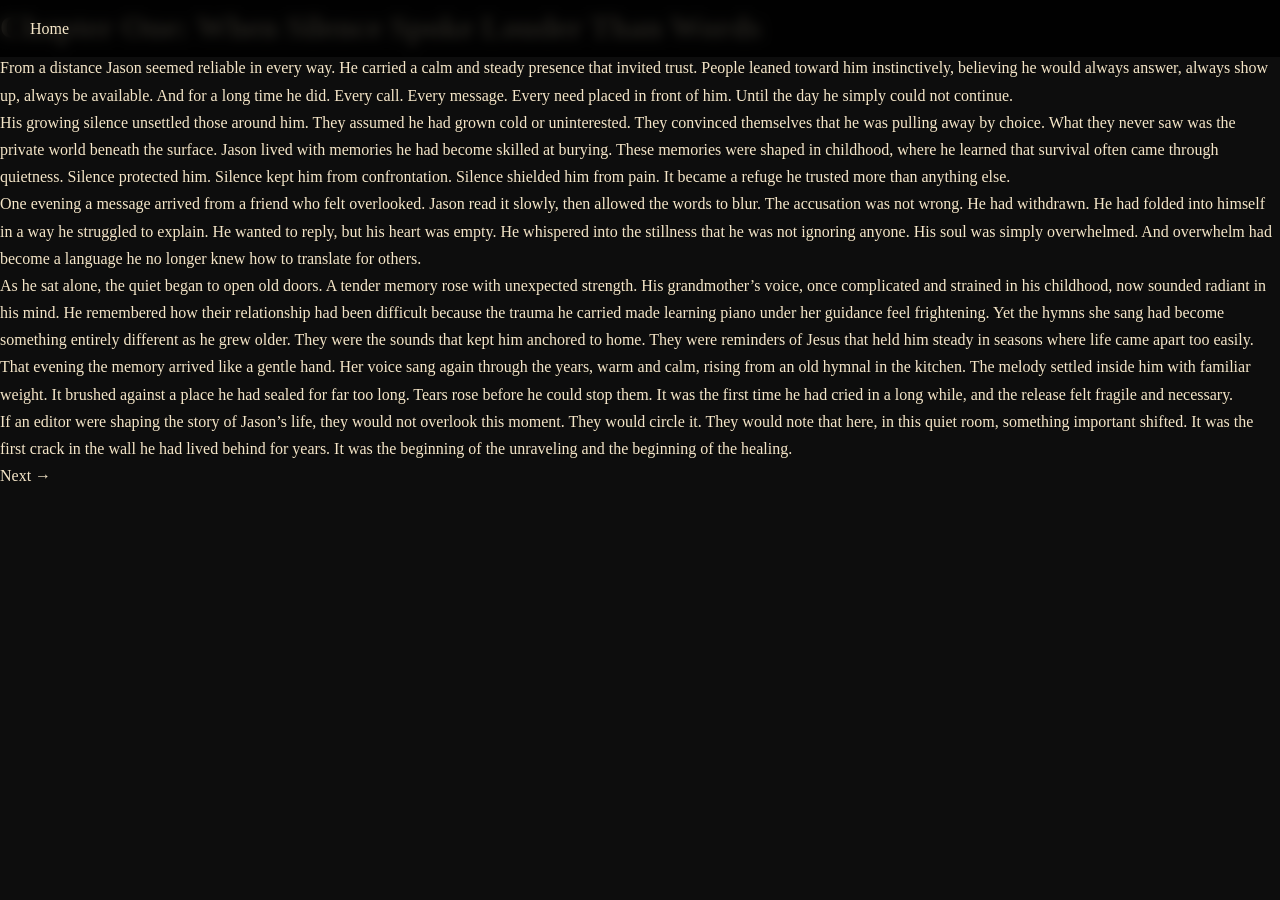
==== chapter1.html @ 5356bc18 "Create chapter1.html" ====
<!DOCTYPE html>
<html>
<head>
<link rel="stylesheet" href="style.css">
<title>Chapter 1</title>
</head>

<body>

<div class="navbar">
  <a href="index.html">Home</a>
</div>

<div class="reading">

<h1>Chapter One: When Silence Spoke Louder Than Words</h1>

<p>From a distance Jason seemed reliable in every way. He carried a calm and steady presence that invited trust. People leaned toward him instinctively, believing he would always answer, always show up, always be available. And for a long time he did. Every call. Every message. Every need placed in front of him. Until the day he simply could not continue.</p>

<p>His growing silence unsettled those around him. They assumed he had grown cold or uninterested. They convinced themselves that he was pulling away by choice. What they never saw was the private world beneath the surface. Jason lived with memories he had become skilled at burying. These memories were shaped in childhood, where he learned that survival often came through quietness. Silence protected him. Silence kept him from confrontation. Silence shielded him from pain. It became a refuge he trusted more than anything else.</p>

<p>One evening a message arrived from a friend who felt overlooked. Jason read it slowly, then allowed the words to blur. The accusation was not wrong. He had withdrawn. He had folded into himself in a way he struggled to explain. He wanted to reply, but his heart was empty. He whispered into the stillness that he was not ignoring anyone. His soul was simply overwhelmed. And overwhelm had become a language he no longer knew how to translate for others.</p>

<p>As he sat alone, the quiet began to open old doors. A tender memory rose with unexpected strength. His grandmother’s voice, once complicated and strained in his childhood, now sounded radiant in his mind. He remembered how their relationship had been difficult because the trauma he carried made learning piano under her guidance feel frightening. Yet the hymns she sang had become something entirely different as he grew older. They were the sounds that kept him anchored to home. They were reminders of Jesus that held him steady in seasons where life came apart too easily.</p>

<p>That evening the memory arrived like a gentle hand. Her voice sang again through the years, warm and calm, rising from an old hymnal in the kitchen. The melody settled inside him with familiar weight. It brushed against a place he had sealed for far too long. Tears rose before he could stop them. It was the first time he had cried in a long while, and the release felt fragile and necessary.</p>

<p>If an editor were shaping the story of Jason’s life, they would not overlook this moment. They would circle it. They would note that here, in this quiet room, something important shifted. It was the first crack in the wall he had lived behind for years. It was the beginning of the unraveling and the beginning of the healing.</p>

<div class="chapter-nav">
  <span></span>
  <a href="chapter2.html">Next →</a>
</div>

</div>

</body>
</html>
---- style.css ----
/* RESET */
* {
  margin: 0;
  padding: 0;
  box-sizing: border-box;
}

/* ROOT */
:root {
  --bg-main: #0d0d0d;
  --bg-secondary: #1a1a1a;
  --accent-gold: #d6b36a;
  --accent-red: #c0392b;
  --text-primary: #f5e6c8;
  --text-muted: #b8a98a;
  --border-soft: rgba(214,179,106,0.2);
}

/* BODY */
body {
  font-family: 'Playfair Display', serif;
  background: var(--bg-main);
  color: var(--text-primary);
  line-height: 1.7;
}

/* NAVBAR */
.navbar {
  position: fixed;
  width: 100%;
  top: 0;
  background: rgba(0,0,0,0.85);
  backdrop-filter: blur(6px);
  padding: 15px 30px;
  display: flex;
  justify-content: space-between;
  z-index: 1000;
}

.logo {
  color: var(--accent-gold);
  letter-spacing: 2px;
}

.nav-links a {
  color: var(--text-muted);
  text-decoration: none;
  margin-left: 20px;
}

.nav-links a:hover {
  color: var(--accent-gold);
}

/* HERO */
.hero {
  height: 100vh;
  display: flex;
  align-items: center;
  justify-content: center;
  text-align: center;
  padding: 20px;
}

.hero h1 {
  font-size: 3rem;
  letter-spacing: 2px;
}

.highlight {
  color: var(--accent-red);
}

/* SECTION */
.section {
  max-width: 900px;
  margin: auto;
  padding: 100px 20px;
}

/* CARDS */
.card {
  background: var(--bg-secondary);
  border: 1px solid var(--border-soft);
  padding: 25px;
  margin: 20px 0;
  transition: 0.3s ease;
}

.card:hover {
  border-color: var(--accent-gold);
  transform: translateY(-3px);
}

/* LINKS */
a {
  text-decoration: none;
  color: inherit;
}
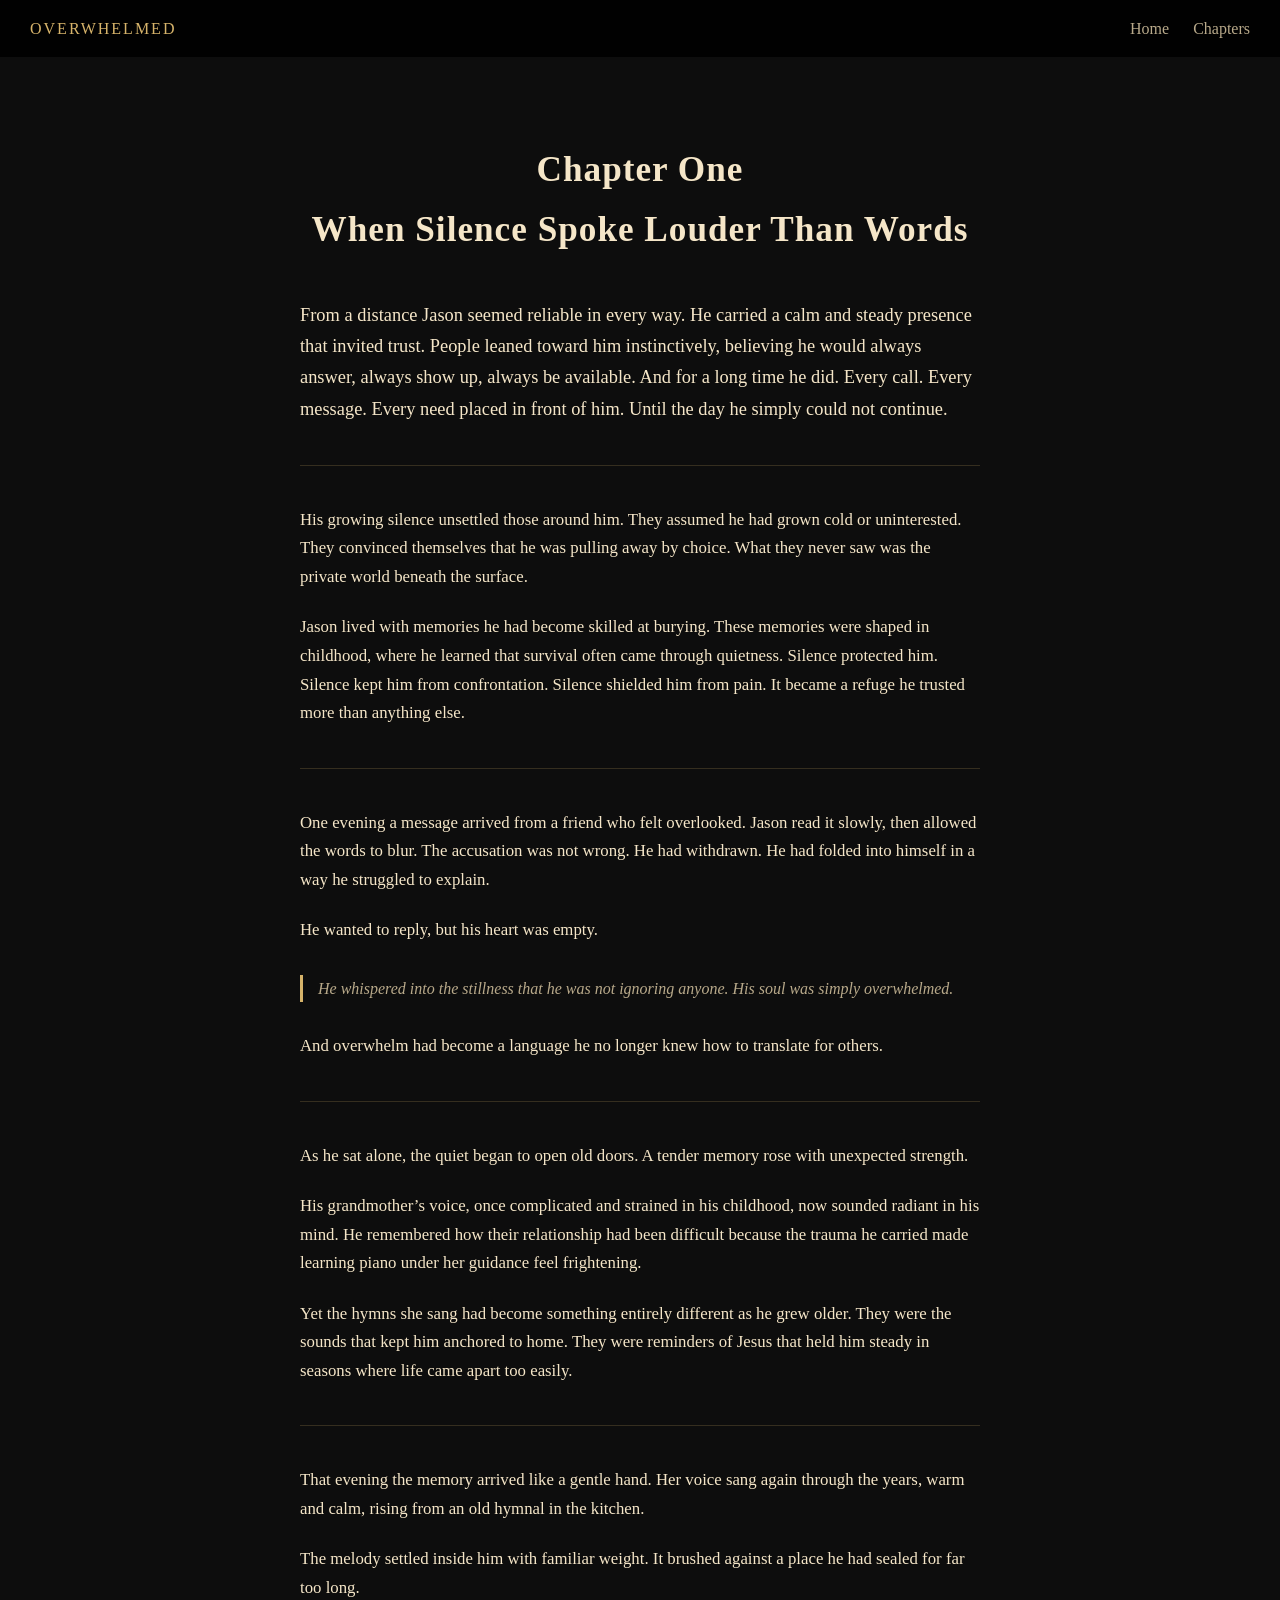
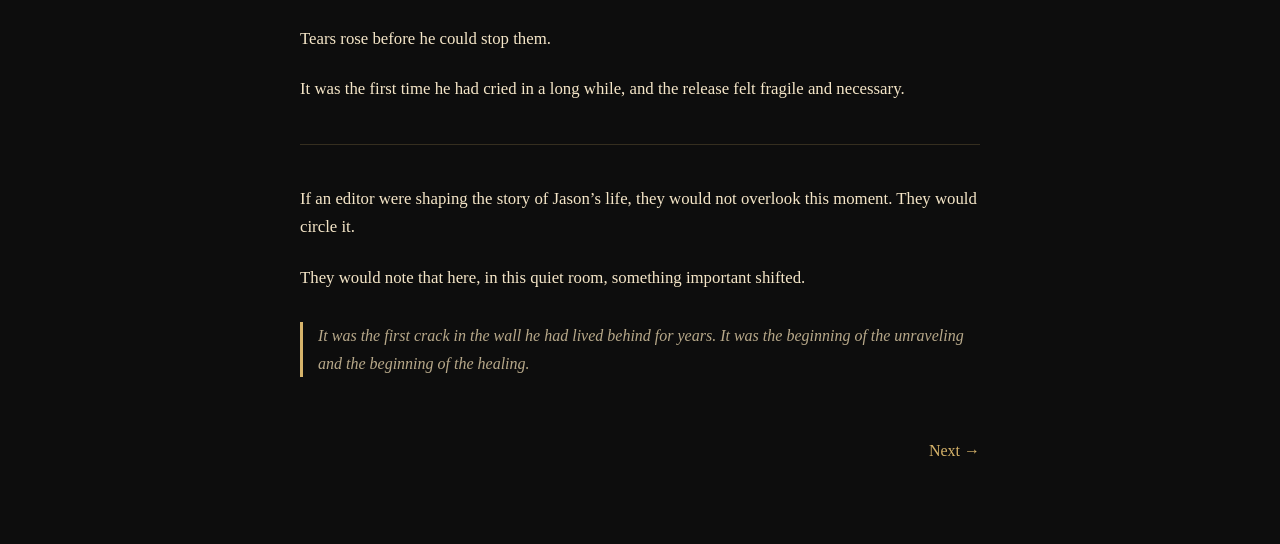
==== commit 77047490: "Update chapter1.html" ====
--- a/chapter1.html
+++ b/chapter1.html
@@ -7,25 +7,62 @@
 
 <body>
 
-<div class="navbar">
-  <a href="index.html">Home</a>
-</div>
+<div id="header"></div>
 
 <div class="reading">
 
-<h1>Chapter One: When Silence Spoke Louder Than Words</h1>
+<h1 class="chapter-title">
+Chapter One<br>
+When Silence Spoke Louder Than Words
+</h1>
 
 <p>From a distance Jason seemed reliable in every way. He carried a calm and steady presence that invited trust. People leaned toward him instinctively, believing he would always answer, always show up, always be available. And for a long time he did. Every call. Every message. Every need placed in front of him. Until the day he simply could not continue.</p>
 
-<p>His growing silence unsettled those around him. They assumed he had grown cold or uninterested. They convinced themselves that he was pulling away by choice. What they never saw was the private world beneath the surface. Jason lived with memories he had become skilled at burying. These memories were shaped in childhood, where he learned that survival often came through quietness. Silence protected him. Silence kept him from confrontation. Silence shielded him from pain. It became a refuge he trusted more than anything else.</p>
+<div class="break"></div>
 
-<p>One evening a message arrived from a friend who felt overlooked. Jason read it slowly, then allowed the words to blur. The accusation was not wrong. He had withdrawn. He had folded into himself in a way he struggled to explain. He wanted to reply, but his heart was empty. He whispered into the stillness that he was not ignoring anyone. His soul was simply overwhelmed. And overwhelm had become a language he no longer knew how to translate for others.</p>
+<p>His growing silence unsettled those around him. They assumed he had grown cold or uninterested. They convinced themselves that he was pulling away by choice. What they never saw was the private world beneath the surface.</p>
 
-<p>As he sat alone, the quiet began to open old doors. A tender memory rose with unexpected strength. His grandmother’s voice, once complicated and strained in his childhood, now sounded radiant in his mind. He remembered how their relationship had been difficult because the trauma he carried made learning piano under her guidance feel frightening. Yet the hymns she sang had become something entirely different as he grew older. They were the sounds that kept him anchored to home. They were reminders of Jesus that held him steady in seasons where life came apart too easily.</p>
+<p>Jason lived with memories he had become skilled at burying. These memories were shaped in childhood, where he learned that survival often came through quietness. Silence protected him. Silence kept him from confrontation. Silence shielded him from pain. It became a refuge he trusted more than anything else.</p>
 
-<p>That evening the memory arrived like a gentle hand. Her voice sang again through the years, warm and calm, rising from an old hymnal in the kitchen. The melody settled inside him with familiar weight. It brushed against a place he had sealed for far too long. Tears rose before he could stop them. It was the first time he had cried in a long while, and the release felt fragile and necessary.</p>
+<div class="break"></div>
 
-<p>If an editor were shaping the story of Jason’s life, they would not overlook this moment. They would circle it. They would note that here, in this quiet room, something important shifted. It was the first crack in the wall he had lived behind for years. It was the beginning of the unraveling and the beginning of the healing.</p>
+<p>One evening a message arrived from a friend who felt overlooked. Jason read it slowly, then allowed the words to blur. The accusation was not wrong. He had withdrawn. He had folded into himself in a way he struggled to explain.</p>
+
+<p>He wanted to reply, but his heart was empty.</p>
+
+<div class="moment">
+He whispered into the stillness that he was not ignoring anyone. His soul was simply overwhelmed.
+</div>
+
+<p>And overwhelm had become a language he no longer knew how to translate for others.</p>
+
+<div class="break"></div>
+
+<p>As he sat alone, the quiet began to open old doors. A tender memory rose with unexpected strength.</p>
+
+<p>His grandmother’s voice, once complicated and strained in his childhood, now sounded radiant in his mind. He remembered how their relationship had been difficult because the trauma he carried made learning piano under her guidance feel frightening.</p>
+
+<p>Yet the hymns she sang had become something entirely different as he grew older. They were the sounds that kept him anchored to home. They were reminders of Jesus that held him steady in seasons where life came apart too easily.</p>
+
+<div class="break"></div>
+
+<p>That evening the memory arrived like a gentle hand. Her voice sang again through the years, warm and calm, rising from an old hymnal in the kitchen.</p>
+
+<p>The melody settled inside him with familiar weight. It brushed against a place he had sealed for far too long.</p>
+
+<p>Tears rose before he could stop them.</p>
+
+<p>It was the first time he had cried in a long while, and the release felt fragile and necessary.</p>
+
+<div class="break"></div>
+
+<p>If an editor were shaping the story of Jason’s life, they would not overlook this moment. They would circle it.</p>
+
+<p>They would note that here, in this quiet room, something important shifted.</p>
+
+<div class="moment">
+It was the first crack in the wall he had lived behind for years. It was the beginning of the unraveling and the beginning of the healing.
+</div>
 
 <div class="chapter-nav">
   <span></span>
@@ -34,5 +71,7 @@
 
 </div>
 
+<script src="script.js"></script>
+
 </body>
 </html>
--- a/style.css
+++ b/style.css
@@ -97,3 +97,59 @@
   text-decoration: none;
   color: inherit;
 }
+
+
+/* READING EXPERIENCE */
+.reading {
+  max-width: 720px;
+  margin: auto;
+  padding: 140px 20px 80px;
+}
+
+/* CHAPTER TITLE */
+.chapter-title {
+  font-size: 2.2rem;
+  margin-bottom: 40px;
+  text-align: center;
+  letter-spacing: 1px;
+}
+
+/* PARAGRAPHS */
+.reading p {
+  margin-bottom: 22px;
+  font-size: 1.05rem;
+  color: var(--text-primary);
+}
+
+/* FIRST PARAGRAPH EMPHASIS */
+.reading p:first-of-type {
+  font-size: 1.15rem;
+}
+
+/* SOFT BREAK LINE */
+.break {
+  height: 1px;
+  background: var(--border-soft);
+  margin: 40px 0;
+}
+
+/* QUOTE / MOMENT */
+.moment {
+  border-left: 3px solid var(--accent-gold);
+  padding-left: 15px;
+  margin: 30px 0;
+  color: var(--text-muted);
+  font-style: italic;
+}
+
+/* NAVIGATION */
+.chapter-nav {
+  display: flex;
+  justify-content: space-between;
+  margin-top: 60px;
+}
+
+.chapter-nav a {
+  color: var(--accent-gold);
+  text-decoration: none;
+}
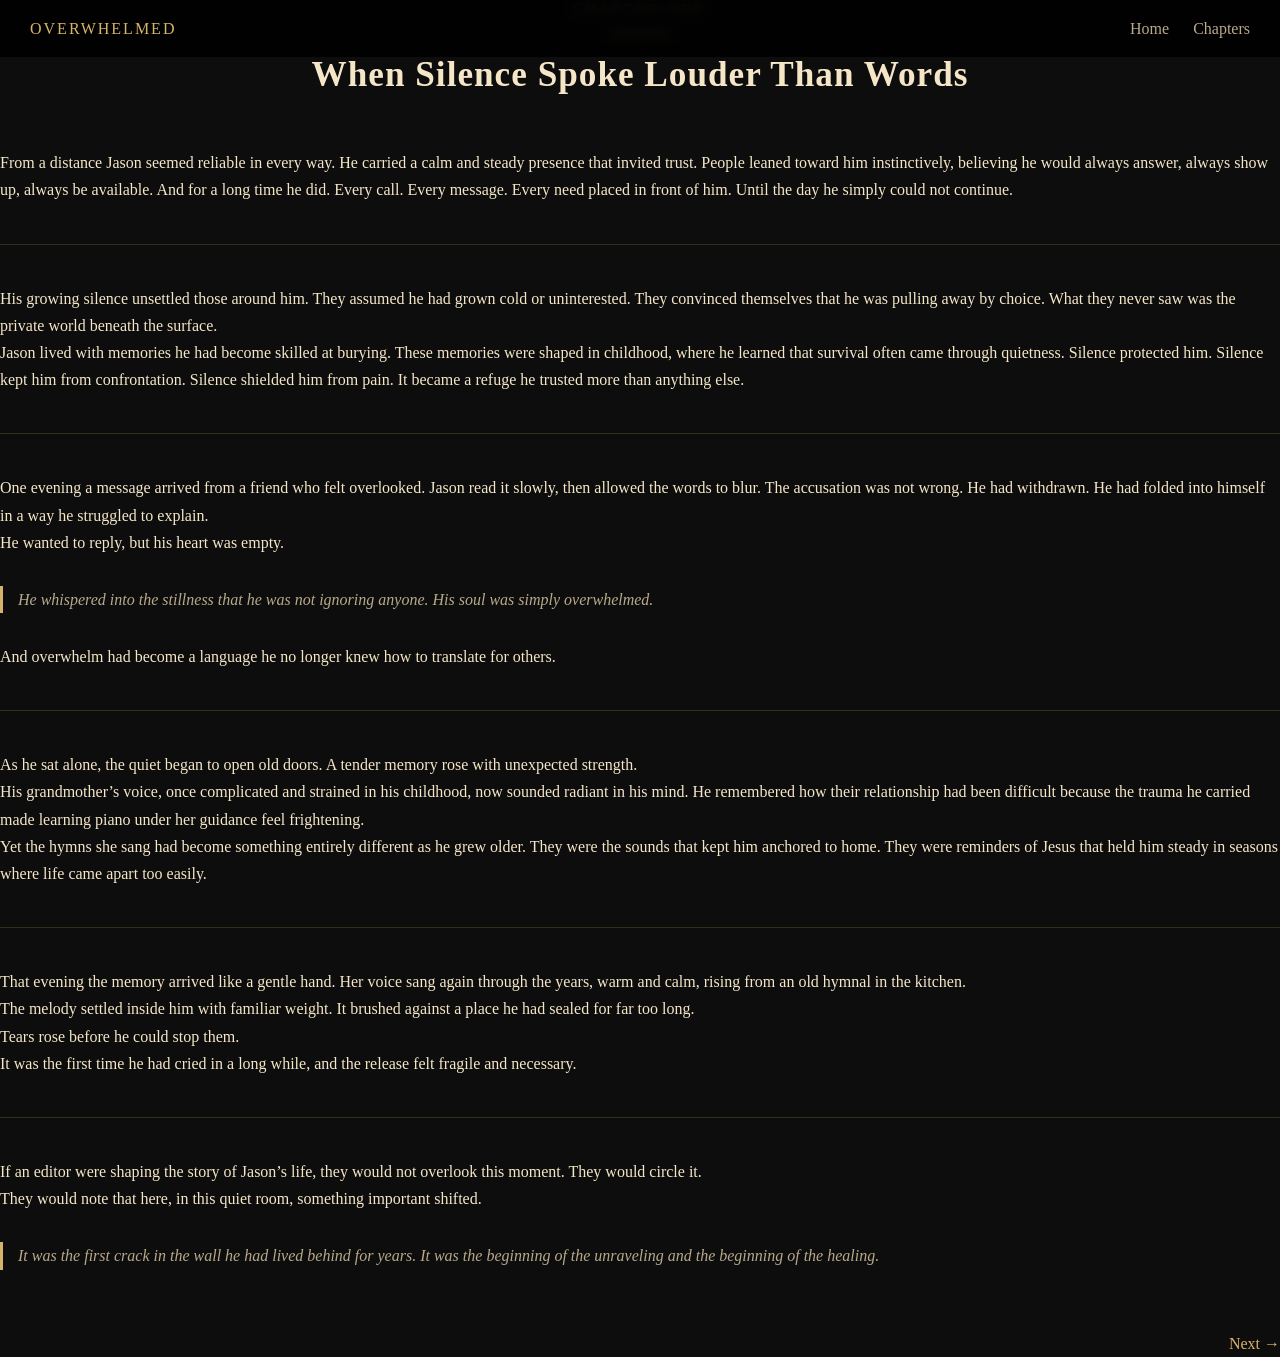
==== commit 3a9dd8d4: "Update chapter1.html" ====
--- a/chapter1.html
+++ b/chapter1.html
@@ -1,6 +1,7 @@
 <!DOCTYPE html>
 <html>
 <head>
+  <meta name="viewport" content="width=device-width, initial-scale=1.0">
 <link rel="stylesheet" href="style.css">
 <title>Chapter 1</title>
 </head>
@@ -9,12 +10,17 @@
 
 <div id="header"></div>
 
-<div class="reading">
+<div class="chapter-title">
 
-<h1 class="chapter-title">
-Chapter One<br>
-When Silence Spoke Louder Than Words
-</h1>
+  <span class="chapter-number">CHAPTER ONE</span>
+
+  <div class="chapter-line"></div>
+
+  <div class="chapter-main">
+    When Silence Spoke Louder Than Words
+  </div>
+
+</div>
 
 <p>From a distance Jason seemed reliable in every way. He carried a calm and steady presence that invited trust. People leaned toward him instinctively, believing he would always answer, always show up, always be available. And for a long time he did. Every call. Every message. Every need placed in front of him. Until the day he simply could not continue.</p>
 
--- a/style.css
+++ b/style.css
@@ -152,4 +152,93 @@
 .chapter-nav a {
   color: var(--accent-gold);
   text-decoration: none;
-}+}
+
+/* MOBILE OPTIMIZATION */
+@media (max-width: 768px) {
+
+  .hero h1 {
+    font-size: 1.8rem;
+    line-height: 1.3;
+  }
+
+  .chapter-title {
+    font-size: 1.6rem;
+  }
+
+  .reading {
+    padding: 120px 15px 60px;
+  }
+
+  .reading p {
+    font-size: 1rem;
+  }
+
+  .navbar {
+    padding: 12px 15px;
+  }
+
+  .nav-links a {
+    margin-left: 12px;
+    font-size: 0.85rem;
+  }
+
+  .card {
+    padding: 18px;
+  }
+
+  .chapter-nav {
+    flex-direction: column;
+    gap: 15px;
+    text-align: center;
+  }
+}
+
+html {
+  scroll-behavior: smooth;
+}
+
+/* CHAPTER TITLE STYLE */
+.chapter-title {
+  text-align: center;
+  margin-bottom: 50px;
+  line-height: 1.4;
+}
+
+/* CHAPTER LABEL */
+.chapter-number {
+  display: block;
+  font-size: 0.8rem;
+  letter-spacing: 4px;
+  color: var(--text-muted);
+  margin-bottom: 10px;
+}
+
+/* MAIN TITLE */
+.chapter-main {
+  font-size: 2.2rem;
+  font-weight: bold;
+}
+
+/* SUBTITLE LINE */
+.chapter-line {
+  width: 60px;
+  height: 2px;
+  background: var(--accent-gold);
+  margin: 15px auto;
+}
+
+/* OPTIONAL FADE-IN */
+.chapter-title {
+  opacity: 0;
+  transform: translateY(20px);
+  animation: fadeIn 1s ease forwards;
+}
+
+@keyframes fadeIn {
+  to {
+    opacity: 1;
+    transform: translateY(0);
+  }
+}
+
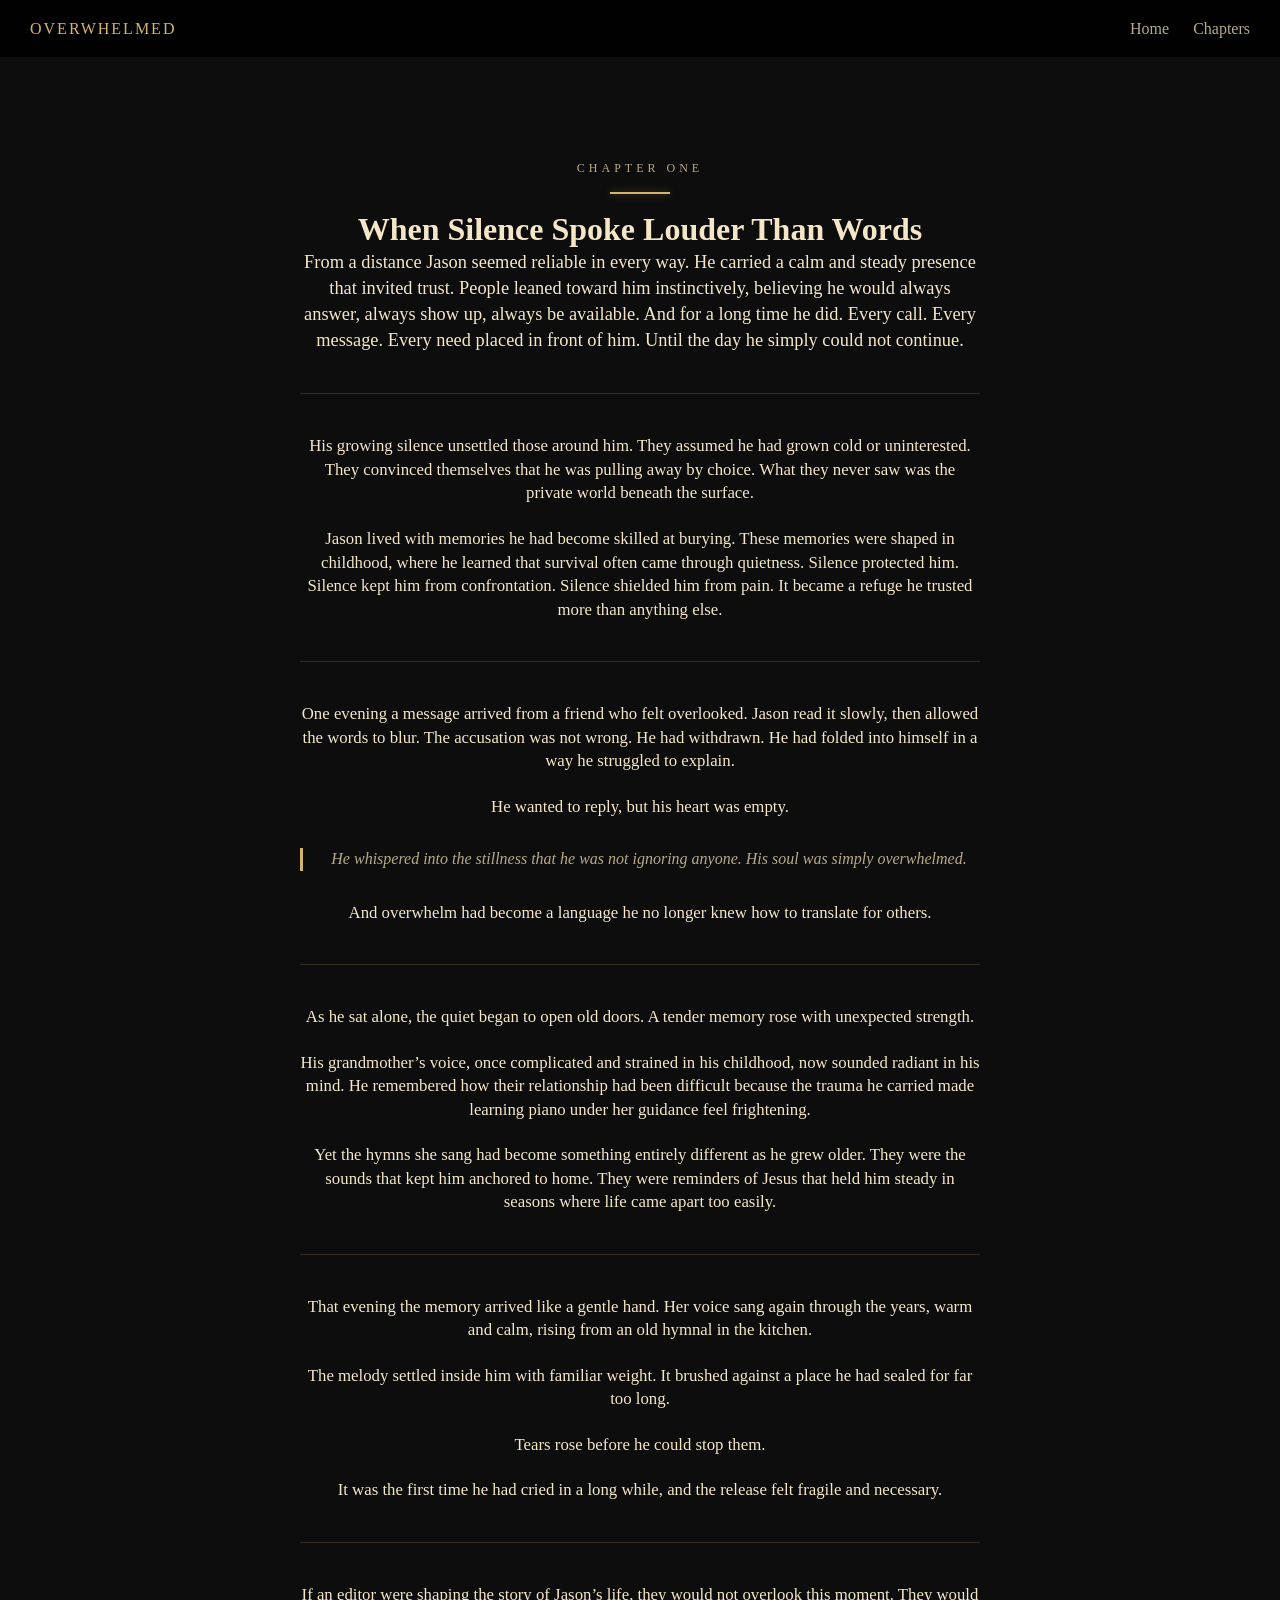
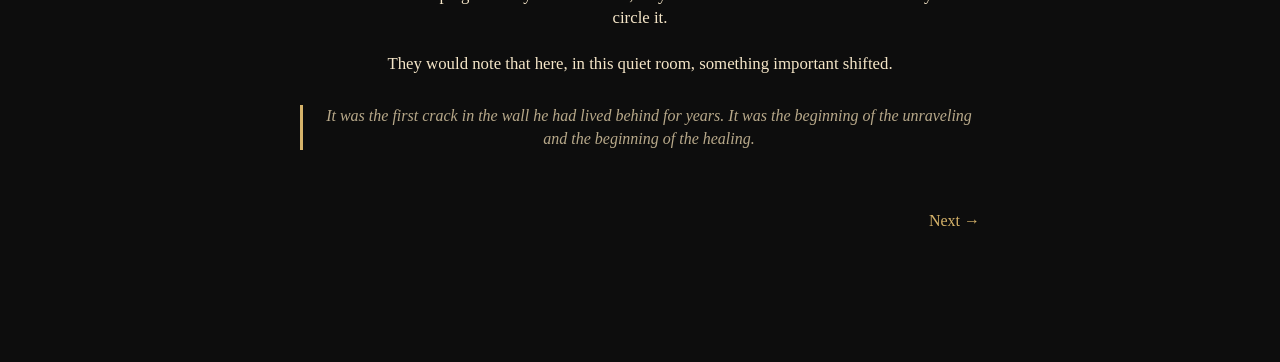
==== commit c3459886: "Update chapter1.html" ====
--- a/chapter1.html
+++ b/chapter1.html
@@ -10,17 +10,17 @@
 
 <div id="header"></div>
 
-<div class="chapter-title">
+<div class="reading">
 
-  <span class="chapter-number">CHAPTER ONE</span>
+  <div class="chapter-title">
 
-  <div class="chapter-line"></div>
+    <span class="chapter-number">CHAPTER ONE</span>
 
-  <div class="chapter-main">
-    When Silence Spoke Louder Than Words
-  </div>
+    <div class="chapter-line"></div>
 
-</div>
+    <div class="chapter-main">
+      When Silence Spoke Louder Than Words
+    </div>
 
 <p>From a distance Jason seemed reliable in every way. He carried a calm and steady presence that invited trust. People leaned toward him instinctively, believing he would always answer, always show up, always be available. And for a long time he did. Every call. Every message. Every need placed in front of him. Until the day he simply could not continue.</p>
 
--- a/style.css
+++ b/style.css
@@ -106,13 +106,7 @@
   padding: 140px 20px 80px;
 }
 
-/* CHAPTER TITLE */
-.chapter-title {
-  font-size: 2.2rem;
-  margin-bottom: 40px;
-  text-align: center;
-  letter-spacing: 1px;
-}
+
 
 /* PARAGRAPHS */
 .reading p {
@@ -242,3 +236,81 @@
   }
 }
 
+.chapter-title {
+  text-align: center;
+  margin-bottom: 50px;
+}
+
+/* =====================
+   CHAPTER TITLE (FINAL)
+===================== */
+
+.chapter-title {
+  text-align: center;
+  margin-bottom: 50px;
+  line-height: 1.4;
+  opacity: 0;
+  transform: translateY(20px);
+  animation: fadeIn 1s ease forwards;
+}
+
+/* CHAPTER NUMBER */
+.chapter-number {
+  display: block;
+  font-size: 0.75rem;
+  letter-spacing: 4px;
+  color: var(--text-muted);
+  margin-bottom: 10px;
+}
+
+/* GOLD LINE */
+.chapter-line {
+  width: 60px;
+  height: 2px;
+  background: var(--accent-gold);
+  margin: 15px auto;
+}
+
+/* MAIN TITLE */
+.chapter-main {
+  font-size: 2rem;
+  font-weight: bold;
+  line-height: 1.3;
+}
+
+/* MOBILE FIX */
+@media (max-width: 768px) {
+  .chapter-main {
+    font-size: 1.5rem;
+  }
+}
+
+/* ANIMATION */
+@keyframes fadeIn {
+  to {
+    opacity: 1;
+    transform: translateY(0);
+  }
+}
+
+.reading {
+  max-width: 720px;
+  margin: auto;
+  padding: 160px 20px 80px;
+}
+
+.chapter-main {
+  font-size: 2rem;
+  font-weight: bold;
+  line-height: 1.3;
+  max-width: 600px;
+  margin: 0 auto;
+}
+
+.chapter-line {
+  width: 60px;
+  height: 2px;
+  background: var(--accent-gold);
+  margin: 15px auto;
+  box-shadow: 0 0 8px rgba(214,179,106,0.4);
+}
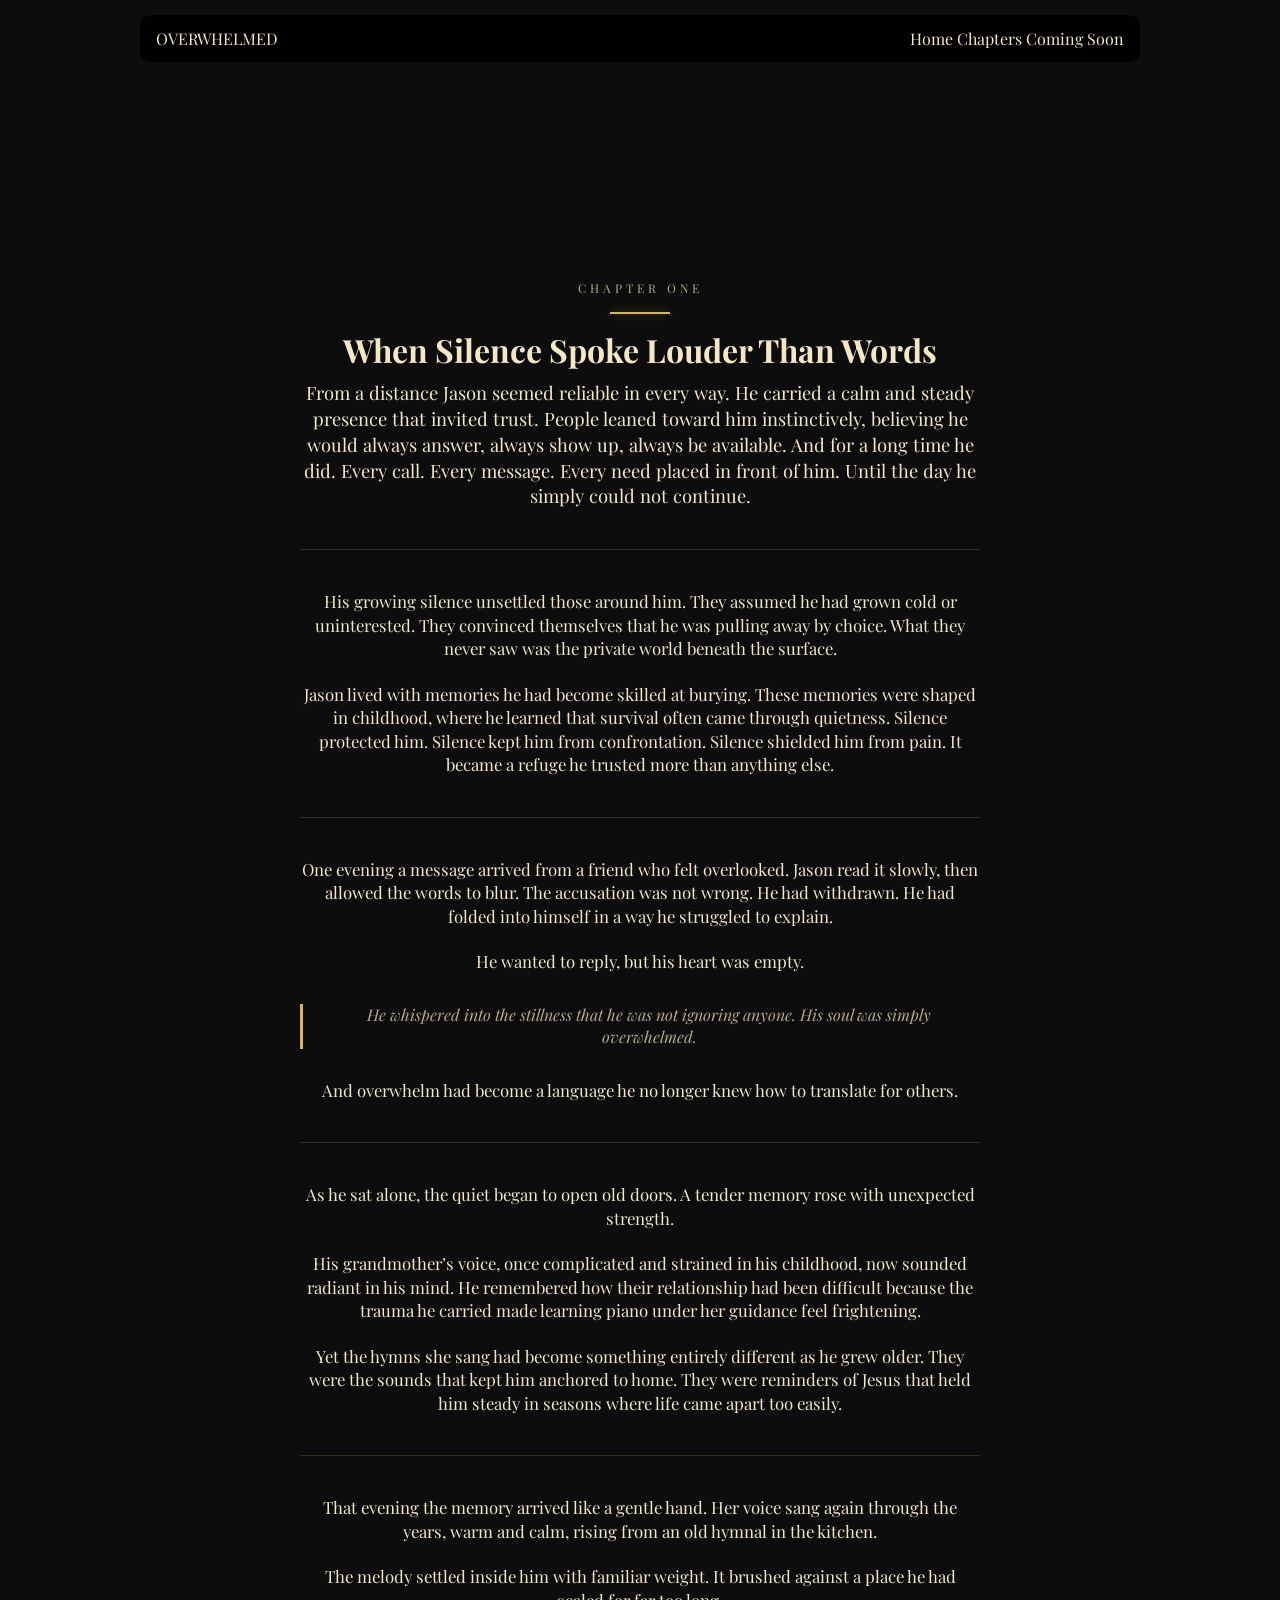
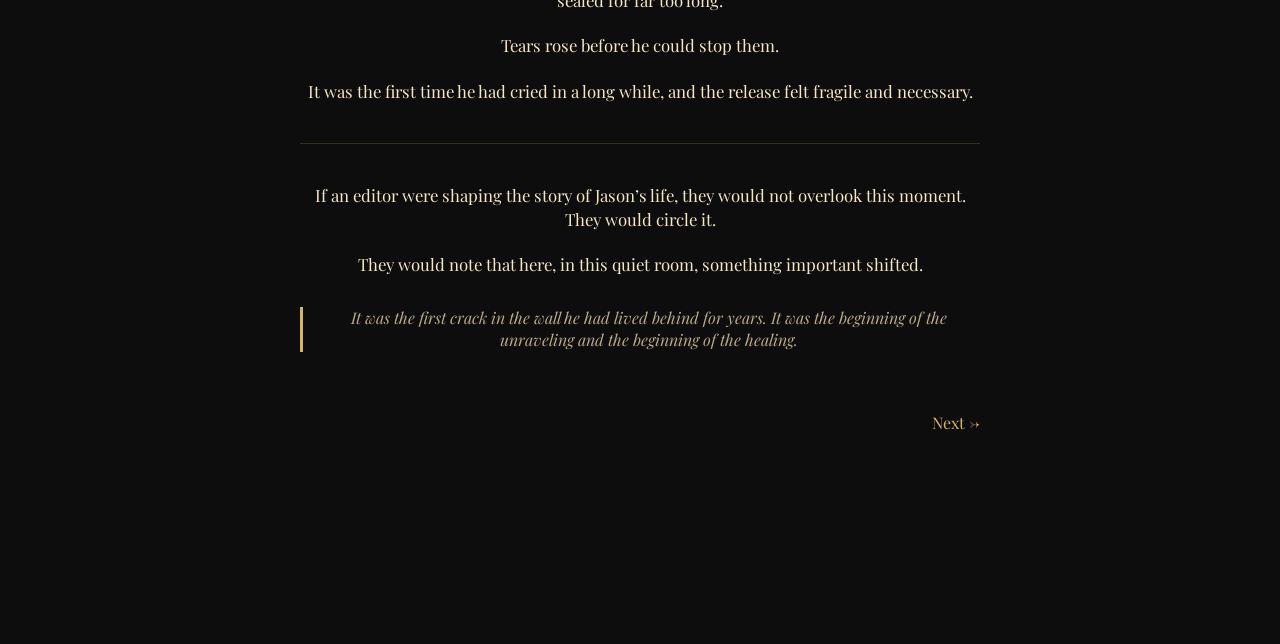
==== commit b5104f66: "Update chapter1.html" ====
--- a/chapter1.html
+++ b/chapter1.html
@@ -1,6 +1,7 @@
 <!DOCTYPE html>
 <html>
 <head>
+  <link href="https://fonts.googleapis.com/css2?family=Playfair+Display:wght@400;600;700&display=swap" rel="stylesheet">
   <meta name="viewport" content="width=device-width, initial-scale=1.0">
 <link rel="stylesheet" href="style.css">
 <title>Chapter 1</title>
@@ -80,4 +81,4 @@
 <script src="script.js"></script>
 
 </body>
-</html>+</html>
--- a/style.css
+++ b/style.css
@@ -22,49 +22,34 @@
   background: var(--bg-main);
   color: var(--text-primary);
   line-height: 1.7;
-}
-
-/* NAVBAR */
-.navbar {
-  position: fixed;
-  width: 100%;
-  top: 0;
-  background: rgba(0,0,0,0.85);
-  backdrop-filter: blur(6px);
-  padding: 15px 30px;
-  display: flex;
-  justify-content: space-between;
-  z-index: 1000;
-}
-
-.logo {
-  color: var(--accent-gold);
-  letter-spacing: 2px;
-}
-
-.nav-links a {
-  color: var(--text-muted);
-  text-decoration: none;
-  margin-left: 20px;
-}
-
-.nav-links a:hover {
-  color: var(--accent-gold);
-}
+  padding-top: 100px;
+}
+
 
 /* HERO */
 .hero {
-  height: 100vh;
+  min-height: auto;
   display: flex;
-  align-items: center;
+  align-items: flex-start;
   justify-content: center;
   text-align: center;
-  padding: 20px;
+  padding: 20px 20px 10px;
 }
 
 .hero h1 {
   font-size: 3rem;
   letter-spacing: 2px;
+  text-shadow: 0 0 10px rgba(214,179,106,0.1);
+}
+
+.hero-divider {
+  width: 60px;
+  height: 2px;
+  background: var(--accent-gold);
+  margin: 12px auto 0;
+  opacity: 0;
+  animation: fadeIn 1.5s ease forwards;
+  animation-delay: 0.6s;
 }
 
 .highlight {
@@ -74,8 +59,8 @@
 /* SECTION */
 .section {
   max-width: 900px;
-  margin: auto;
-  padding: 100px 20px;
+  margin: 5px auto 0;
+  padding: 40px 20px 80px;
 }
 
 /* CARDS */
@@ -84,12 +69,24 @@
   border: 1px solid var(--border-soft);
   padding: 25px;
   margin: 20px 0;
-  transition: 0.3s ease;
+  transition: transform 0.3s ease, border-color 0.3s ease;
 }
 
 .card:hover {
   border-color: var(--accent-gold);
   transform: translateY(-3px);
+  box-shadow: 0 0 20px rgba(214,179,106,0.15);
+}
+
+.card {
+  opacity: 0;
+  transform: translateY(20px);
+  transition: all 0.6s ease;
+}
+
+.card.show {
+  opacity: 1;
+  transform: translateY(0);
 }
 
 /* LINKS */
@@ -97,16 +94,6 @@
   text-decoration: none;
   color: inherit;
 }
-
-
-/* READING EXPERIENCE */
-.reading {
-  max-width: 720px;
-  margin: auto;
-  padding: 140px 20px 80px;
-}
-
-
 
 /* PARAGRAPHS */
 .reading p {
@@ -156,14 +143,6 @@
     line-height: 1.3;
   }
 
-  .chapter-title {
-    font-size: 1.6rem;
-  }
-
-  .reading {
-    padding: 120px 15px 60px;
-  }
-
   .reading p {
     font-size: 1rem;
   }
@@ -173,7 +152,7 @@
   }
 
   .nav-links a {
-    margin-left: 12px;
+    
     font-size: 0.85rem;
   }
 
@@ -192,42 +171,6 @@
   scroll-behavior: smooth;
 }
 
-/* CHAPTER TITLE STYLE */
-.chapter-title {
-  text-align: center;
-  margin-bottom: 50px;
-  line-height: 1.4;
-}
-
-/* CHAPTER LABEL */
-.chapter-number {
-  display: block;
-  font-size: 0.8rem;
-  letter-spacing: 4px;
-  color: var(--text-muted);
-  margin-bottom: 10px;
-}
-
-/* MAIN TITLE */
-.chapter-main {
-  font-size: 2.2rem;
-  font-weight: bold;
-}
-
-/* SUBTITLE LINE */
-.chapter-line {
-  width: 60px;
-  height: 2px;
-  background: var(--accent-gold);
-  margin: 15px auto;
-}
-
-/* OPTIONAL FADE-IN */
-.chapter-title {
-  opacity: 0;
-  transform: translateY(20px);
-  animation: fadeIn 1s ease forwards;
-}
 
 @keyframes fadeIn {
   to {
@@ -236,10 +179,7 @@
   }
 }
 
-.chapter-title {
-  text-align: center;
-  margin-bottom: 50px;
-}
+
 
 /* =====================
    CHAPTER TITLE (FINAL)
@@ -247,7 +187,7 @@
 
 .chapter-title {
   text-align: center;
-  margin-bottom: 50px;
+  margin-bottom: 90px; /* increased */
   line-height: 1.4;
   opacity: 0;
   transform: translateY(20px);
@@ -263,20 +203,8 @@
   margin-bottom: 10px;
 }
 
-/* GOLD LINE */
-.chapter-line {
-  width: 60px;
-  height: 2px;
-  background: var(--accent-gold);
-  margin: 15px auto;
-}
-
-/* MAIN TITLE */
-.chapter-main {
-  font-size: 2rem;
-  font-weight: bold;
-  line-height: 1.3;
-}
+
+
 
 /* MOBILE FIX */
 @media (max-width: 768px) {
@@ -285,12 +213,9 @@
   }
 }
 
-/* ANIMATION */
-@keyframes fadeIn {
-  to {
-    opacity: 1;
-    transform: translateY(0);
-  }
+.reading p:first-of-type {
+  font-size: 1.15rem;
+  margin-top: 10px;
 }
 
 .reading {
@@ -313,4 +238,121 @@
   background: var(--accent-gold);
   margin: 15px auto;
   box-shadow: 0 0 8px rgba(214,179,106,0.4);
-}+}
+
+/* COMING SOON BADGE */
+.coming-badge {
+  display: inline-block;
+  margin: 20px 0;
+  padding: 8px 16px;
+  border: 1px solid var(--accent-red);
+  color: var(--accent-red);
+  font-size: 0.9rem;
+  letter-spacing: 1px;
+}
+
+/* STORE LAYOUT */
+.store-container {
+  display: flex;
+  flex-wrap: wrap;
+  gap: 40px;
+  align-items: center;
+  justify-content: center;
+}
+
+/* FIXED BOOK IMAGE SIZE */
+.book-image img {
+  width: 220px;          /* smaller size */
+  max-width: 100%;
+  border-radius: 18px;
+  display: block;
+  margin: 0 auto;
+  box-shadow: 
+    0 15px 40px rgba(0,0,0,0.6),
+    0 0 10px rgba(214,179,106,0.2);
+}
+
+/* DETAILS */
+.book-details {
+  max-width: 400px;
+}
+
+/* MOBILE */
+@media (max-width: 768px) {
+  .store-container {
+    flex-direction: column;
+    text-align: center;
+  }
+
+  .book-image img {
+    width: 180px; /* smaller on phone */
+  }
+}
+
+/* =====================
+   NAVBAR FINAL (CLEAN)
+===================== */
+
+.navbar {
+  position: fixed;
+  width: 90%;
+  max-width: 1000px;
+  top: 15px;              /* pulls it off the very top */
+  left: 50%;
+  transform: translateX(-50%);  /* centers it */
+
+  background: rgba(0,0,0,0.85);
+  backdrop-filter: blur(6px);
+
+  padding: 10px 16px;     /* thinner */
+  display: flex;
+  justify-content: space-between;
+  align-items: center;
+
+  border-radius: 12px;    /* gives it that clean contained look */
+  z-index: 1000;
+}
+
+/* MOBILE (SAME LOOK, JUST SMALLER) */
+@media (max-width: 768px) {
+
+  .navbar {
+  width: 92%;
+  top: 10px;
+  padding: 8px 12px;
+}
+
+  .logo {
+    font-size: 0.8rem;
+  }
+
+  .nav-links {
+    gap: 10px;
+  }
+
+  .nav-links a {
+    font-size: 0.75rem;
+  }
+
+}
+
+
+@media (min-width: 1024px) {
+
+  .hero h1 {
+    font-size: 3.5rem;
+  }
+
+  .chapter-title {
+    margin-bottom: 110px;
+  }
+
+  .reading {
+    padding: 180px 20px 100px;
+  }
+
+  .section {
+    padding: 100px 20px;
+  }
+
+}
